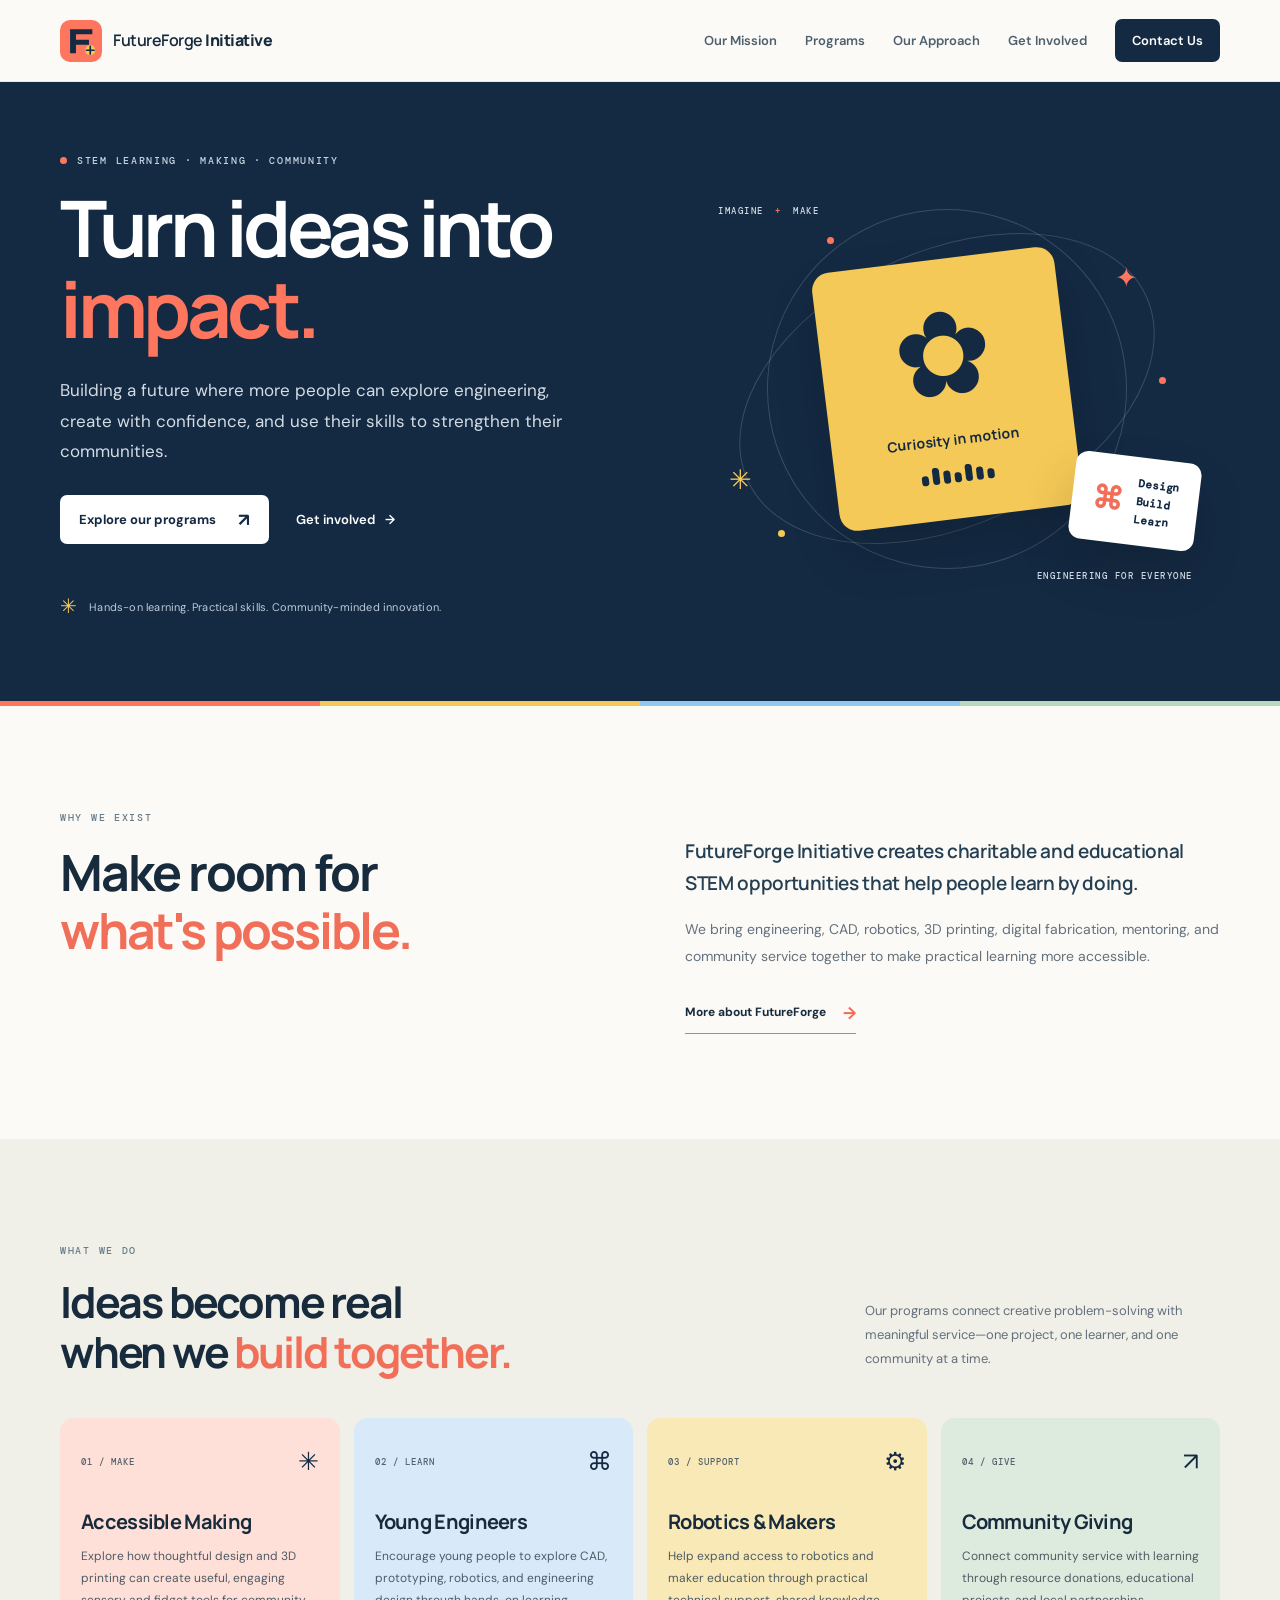
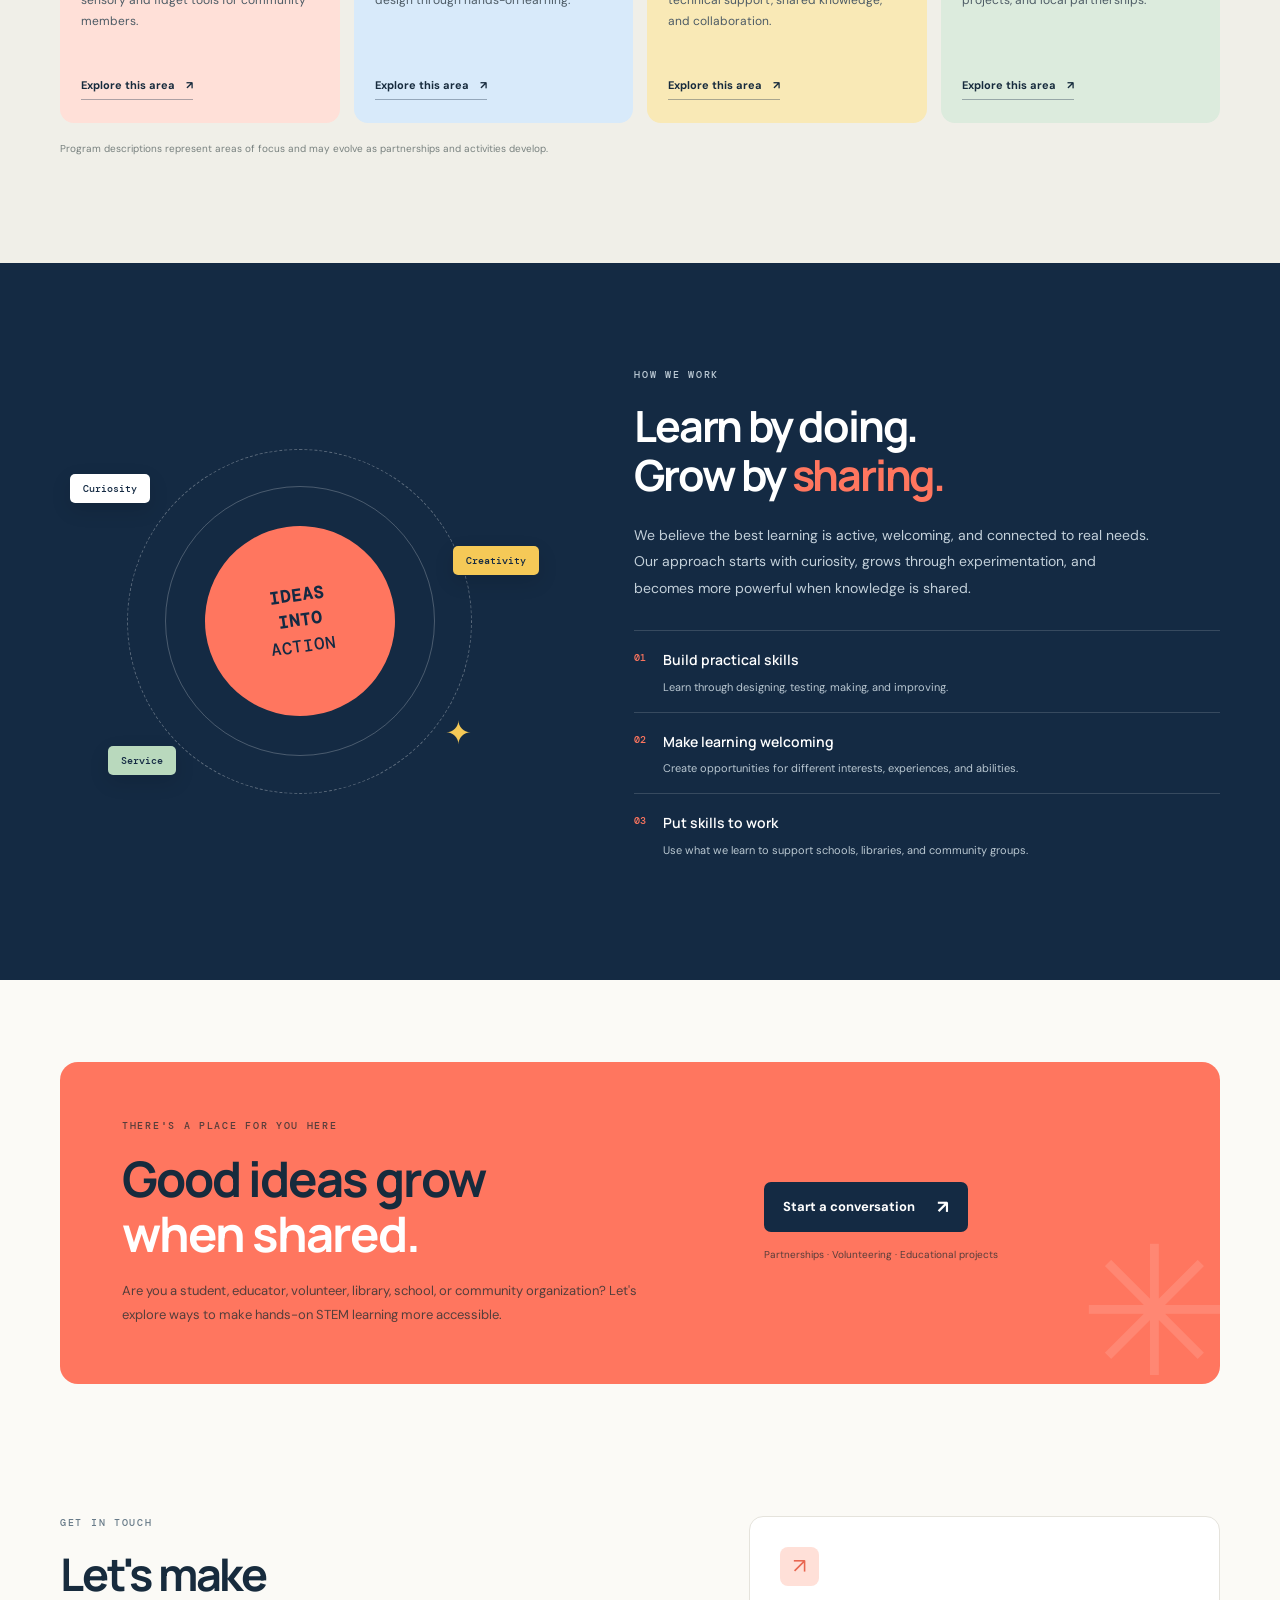
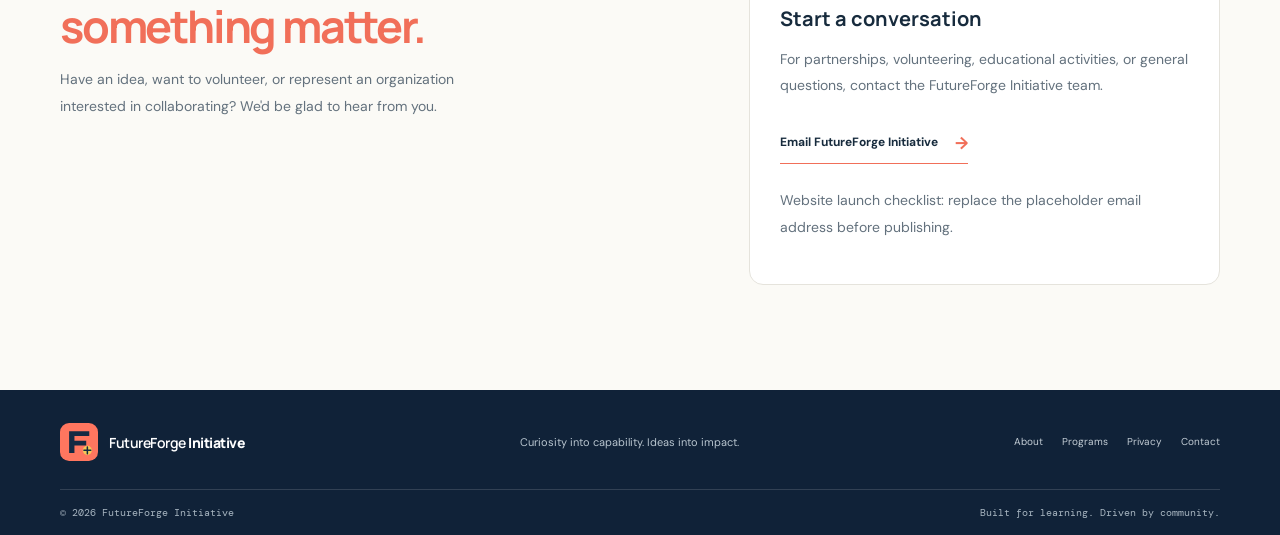
==== index.html @ 055187b8 "Initial folder structure" ====
<!doctype html>
<html lang="en">
<head>
  <meta charset="utf-8">
  <meta name="viewport" content="width=device-width, initial-scale=1">
  <meta name="description" content="FutureForge Initiative expands access to hands-on STEM learning, engineering, robotics, 3D printing, and community service.">
  <meta name="theme-color" content="#142a43">
  <title>FutureForge Initiative | Turn Ideas Into Impact</title>
  <link rel="icon" href="assets/favicon.svg" type="image/svg+xml">
  <link rel="stylesheet" href="styles.css">
</head>
<body>
  <a class="skip-link" href="#main">Skip to content</a>
  <header class="site-header">
    <div class="container nav-wrap">
      <a class="brand" href="index.html" aria-label="FutureForge Initiative home">
        <img src="assets/logo.svg" alt="" width="42" height="42">
        <span>FutureForge <strong>Initiative</strong></span>
      </a>
      <button class="menu-toggle" aria-expanded="false" aria-controls="site-nav" aria-label="Open navigation">
        <span></span><span></span><span></span>
      </button>
      <nav id="site-nav" class="site-nav" aria-label="Main navigation">
        <a href="#mission">Our Mission</a>
        <a href="#programs">Programs</a>
        <a href="#impact">Our Approach</a>
        <a href="#get-involved">Get Involved</a>
        <a class="nav-cta" href="#contact">Contact Us</a>
      </nav>
    </div>
  </header>

  <main id="main">
    <section class="hero">
      <div class="hero-grid container">
        <div class="hero-copy">
          <p class="eyebrow"><span class="eyebrow-dot"></span> STEM learning · Making · Community</p>
          <h1>Turn ideas into <span>impact.</span></h1>
          <p class="hero-lede">Building a future where more people can explore engineering, create with confidence, and use their skills to strengthen their communities.</p>
          <div class="hero-actions">
            <a class="button button-light" href="#programs">Explore our programs <span aria-hidden="true">↗</span></a>
            <a class="text-link text-link-light" href="#get-involved">Get involved <span aria-hidden="true">→</span></a>
          </div>
          <div class="hero-note">
            <span class="note-icon" aria-hidden="true">✳</span>
            <p>Hands-on learning. Practical skills. Community-minded innovation.</p>
          </div>
        </div>
        <div class="hero-art" aria-label="Illustration of creative engineering and making">
          <div class="art-orbit orbit-one"></div>
          <div class="art-orbit orbit-two"></div>
          <div class="art-label label-top">IMAGINE <span>+</span> MAKE</div>
          <div class="art-card art-card-main">
            <div class="gear gear-large">✿</div>
            <div class="art-card-caption">Curiosity in motion</div>
            <div class="art-bars"><i></i><i></i><i></i><i></i><i></i><i></i><i></i></div>
          </div>
          <div class="art-card art-card-small">
            <span class="small-card-icon">⌘</span>
            <span>Design<br>Build<br>Learn</span>
          </div>
          <div class="art-spark spark-one">✦</div>
          <div class="art-spark spark-two">✳</div>
          <div class="art-dot dot-one"></div><div class="art-dot dot-two"></div><div class="art-dot dot-three"></div>
          <div class="art-label label-bottom">ENGINEERING FOR EVERYONE</div>
        </div>
      </div>
      <div class="hero-bottom-line"></div>
    </section>

    <section class="intro section-pad" id="mission">
      <div class="container intro-grid">
        <div>
          <p class="eyebrow eyebrow-dark">Why we exist</p>
          <h2>Make room for<br><span>what's possible.</span></h2>
        </div>
        <div class="intro-text">
          <p class="large-copy">FutureForge Initiative creates charitable and educational STEM opportunities that help people learn by doing.</p>
          <p>We bring engineering, CAD, robotics, 3D printing, digital fabrication, mentoring, and community service together to make practical learning more accessible.</p>
          <a class="arrow-link" href="about.html">More about FutureForge <span aria-hidden="true">→</span></a>
        </div>
      </div>
    </section>

    <section class="programs section-pad" id="programs">
      <div class="container">
        <div class="section-heading">
          <div>
            <p class="eyebrow eyebrow-dark">What we do</p>
            <h2>Ideas become real<br>when we <span>build together.</span></h2>
          </div>
          <p class="section-summary">Our programs connect creative problem-solving with meaningful service—one project, one learner, and one community at a time.</p>
        </div>
        <div class="program-grid">
          <article class="program-card card-coral">
            <div class="program-top"><span class="program-number">01 / MAKE</span><span class="program-symbol" aria-hidden="true">✳</span></div>
            <h3>Accessible Making</h3>
            <p>Explore how thoughtful design and 3D printing can create useful, engaging sensory and fidget tools for community members.</p>
            <a href="programs.html#accessible-making" class="card-link">Explore this area <span aria-hidden="true">↗</span></a>
          </article>
          <article class="program-card card-blue">
            <div class="program-top"><span class="program-number">02 / LEARN</span><span class="program-symbol" aria-hidden="true">⌘</span></div>
            <h3>Young Engineers</h3>
            <p>Encourage young people to explore CAD, prototyping, robotics, and engineering design through hands-on learning.</p>
            <a href="programs.html#young-engineers" class="card-link">Explore this area <span aria-hidden="true">↗</span></a>
          </article>
          <article class="program-card card-yellow">
            <div class="program-top"><span class="program-number">03 / SUPPORT</span><span class="program-symbol" aria-hidden="true">⚙</span></div>
            <h3>Robotics & Makers</h3>
            <p>Help expand access to robotics and maker education through practical technical support, shared knowledge, and collaboration.</p>
            <a href="programs.html#robotics-makers" class="card-link">Explore this area <span aria-hidden="true">↗</span></a>
          </article>
          <article class="program-card card-green">
            <div class="program-top"><span class="program-number">04 / GIVE</span><span class="program-symbol" aria-hidden="true">↗</span></div>
            <h3>Community Giving</h3>
            <p>Connect community service with learning through resource donations, educational projects, and local partnerships.</p>
            <a href="programs.html#community-giving" class="card-link">Explore this area <span aria-hidden="true">↗</span></a>
          </article>
        </div>
        <p class="program-note">Program descriptions represent areas of focus and may evolve as partnerships and activities develop.</p>
      </div>
    </section>

    <section class="approach section-pad" id="impact">
      <div class="container approach-grid">
        <div class="approach-visual">
          <div class="approach-circle circle-outer"></div>
          <div class="approach-circle circle-mid"></div>
          <div class="approach-circle circle-inner"><span>IDEAS<br>INTO<br><b>ACTION</b></span></div>
          <div class="approach-chip chip-one">Curiosity</div>
          <div class="approach-chip chip-two">Creativity</div>
          <div class="approach-chip chip-three">Service</div>
          <span class="approach-star">✦</span>
        </div>
        <div class="approach-copy">
          <p class="eyebrow">How we work</p>
          <h2>Learn by doing.<br>Grow by <span>sharing.</span></h2>
          <p>We believe the best learning is active, welcoming, and connected to real needs. Our approach starts with curiosity, grows through experimentation, and becomes more powerful when knowledge is shared.</p>
          <ul class="principle-list">
            <li><span>01</span><div><strong>Build practical skills</strong><p>Learn through designing, testing, making, and improving.</p></div></li>
            <li><span>02</span><div><strong>Make learning welcoming</strong><p>Create opportunities for different interests, experiences, and abilities.</p></div></li>
            <li><span>03</span><div><strong>Put skills to work</strong><p>Use what we learn to support schools, libraries, and community groups.</p></div></li>
          </ul>
        </div>
      </div>
    </section>

    <section class="get-involved section-pad" id="get-involved">
      <div class="container involved-panel">
        <div>
          <p class="eyebrow">There's a place for you here</p>
          <h2>Good ideas grow<br><span>when shared.</span></h2>
          <p>Are you a student, educator, volunteer, library, school, or community organization? Let's explore ways to make hands-on STEM learning more accessible.</p>
        </div>
        <div class="involved-actions">
          <a class="button button-dark" href="#contact">Start a conversation <span aria-hidden="true">↗</span></a>
          <p>Partnerships · Volunteering · Educational projects</p>
        </div>
        <div class="involved-decoration" aria-hidden="true">✳</div>
      </div>
    </section>

    <section class="contact section-pad" id="contact">
      <div class="container contact-grid">
        <div>
          <p class="eyebrow eyebrow-dark">Get in touch</p>
          <h2>Let's make<br><span>something matter.</span></h2>
          <p>Have an idea, want to volunteer, or represent an organization interested in collaborating? We'd be glad to hear from you.</p>
        </div>
        <div class="contact-box">
          <div class="contact-icon" aria-hidden="true">↗</div>
          <h3>Start a conversation</h3>
          <p>For partnerships, volunteering, educational activities, or general questions, contact the FutureForge Initiative team.</p>
          <!-- Replace the placeholder email in this link with your official organization email before publishing. -->
          <a class="arrow-link" href="mailto:REPLACE-WITH-YOUR-EMAIL@example.org">Email FutureForge Initiative <span aria-hidden="true">→</span></a>
          <p class="small-muted">Website launch checklist: replace the placeholder email address before publishing.</p>
        </div>
      </div>
    </section>
  </main>

  <footer class="site-footer">
    <div class="container footer-main">
      <a class="brand brand-footer" href="index.html"><img src="assets/logo.svg" alt="" width="38" height="38"><span>FutureForge <strong>Initiative</strong></span></a>
      <p>Curiosity into capability. Ideas into impact.</p>
      <div class="footer-links"><a href="about.html">About</a><a href="programs.html">Programs</a><a href="privacy.html">Privacy</a><a href="#contact">Contact</a></div>
    </div>
    <div class="container footer-bottom"><span>© <span id="year"></span> FutureForge Initiative</span><span>Built for learning. Driven by community.</span></div>
  </footer>
  <script src="script.js"></script>
</body>
</html>
---- styles.css ----
@import url('https://fonts.googleapis.com/css2?family=DM+Mono:wght@400;500&family=DM+Sans:wght@400;500;600;700&family=Manrope:wght@400;500;600;700;800&display=swap');

:root{--navy:#142a43;--navy-2:#1d3c59;--ink:#172b3d;--muted:#617180;--paper:#fbfaf6;--white:#fff;--coral:#ff765f;--yellow:#f5c957;--blue:#91c8ef;--green:#b9d9bd;--line:#e5e3dc;--radius:20px;--max:1160px}
*{box-sizing:border-box}html{scroll-behavior:smooth;scroll-padding-top:90px}body{margin:0;background:var(--paper);color:var(--ink);font-family:'DM Sans',Arial,sans-serif;line-height:1.65;-webkit-font-smoothing:antialiased}a{color:inherit;text-decoration:none}img{max-width:100%;display:block}.container{width:min(var(--max),calc(100% - 48px));margin-inline:auto}.skip-link{position:absolute;left:-999px;top:8px;background:#fff;padding:10px;z-index:99}.skip-link:focus{left:8px}.site-header{height:82px;background:rgba(251,250,246,.96);border-bottom:1px solid rgba(20,42,67,.08);position:sticky;top:0;z-index:20;backdrop-filter:blur(12px)}.nav-wrap{height:100%;display:flex;align-items:center;justify-content:space-between;gap:28px}.brand{display:inline-flex;align-items:center;gap:11px;font-family:Manrope,sans-serif;font-size:16px;letter-spacing:-.5px;font-weight:600;white-space:nowrap}.brand img{width:42px;height:42px}.brand strong{font-weight:800}.site-nav{display:flex;align-items:center;gap:28px;font-size:13px;font-weight:600}.site-nav a:not(.nav-cta){color:#4e5f6e;transition:color .2s}.site-nav a:hover{color:var(--coral)}.nav-cta{background:var(--navy);color:#fff;padding:11px 17px;border-radius:7px}.menu-toggle{display:none;border:0;background:transparent;padding:8px}.menu-toggle span{display:block;width:24px;height:2px;background:var(--navy);margin:5px}
.hero{background:var(--navy);color:#fff;position:relative;overflow:hidden}.hero-grid{min-height:575px;display:grid;grid-template-columns:1.03fr .97fr;align-items:center;gap:36px;padding-block:72px 78px}.eyebrow{font:500 10px 'DM Mono',monospace;letter-spacing:1.7px;text-transform:uppercase;margin:0 0 20px;display:flex;align-items:center;gap:10px;color:#c7d4df}.eyebrow-dot{display:inline-block;width:7px;height:7px;border-radius:50%;background:var(--coral)}.eyebrow-dark{color:#687b89}.hero h1,.page-hero h1{font:700 clamp(48px,6.2vw,78px)/1.04 Manrope,sans-serif;letter-spacing:-4.5px;margin:0;max-width:620px}.hero h1 span,.page-hero h1 span{color:var(--coral)}.hero-lede{font-size:17px;line-height:1.8;color:#d4dce4;max-width:535px;margin:26px 0 28px}.hero-actions{display:flex;align-items:center;gap:27px;flex-wrap:wrap}.button{display:inline-flex;align-items:center;justify-content:center;gap:22px;border-radius:7px;padding:14px 19px;font-size:13px;font-weight:700;transition:transform .2s,background .2s}.button:hover{transform:translateY(-2px)}.button-light{background:#fff;color:var(--navy)}.button-dark{background:var(--navy);color:#fff}.button span{font-size:18px;line-height:1}.text-link{font-size:13px;font-weight:600}.text-link-light{color:#fff}.text-link span{margin-left:7px}.hero-note{display:flex;align-items:center;gap:12px;margin-top:46px;color:#bdcbd6;font-size:11px;letter-spacing:.2px}.hero-note p{margin:0}.note-icon{color:var(--yellow);font-size:20px}.hero-art{height:400px;position:relative;display:flex;align-items:center;justify-content:center}.art-orbit{position:absolute;border:1px solid rgba(255,255,255,.16);border-radius:50%;transform:rotate(-25deg)}.orbit-one{width:440px;height:275px}.orbit-two{width:360px;height:360px;transform:rotate(36deg)}.art-card{position:absolute;box-shadow:0 25px 50px rgba(0,0,0,.16)}.art-card-main{width:244px;height:260px;border-radius:18px;background:#f5c957;color:var(--navy);transform:rotate(-7deg);padding:27px;display:flex;flex-direction:column;align-items:center;justify-content:center}.gear{font-size:118px;line-height:1;color:var(--navy);font-family:Arial,sans-serif}.art-card-caption{font:700 14px Manrope,sans-serif;margin-top:17px}.art-bars{display:flex;gap:4px;margin-top:16px;align-items:end;height:18px}.art-bars i{display:block;width:7px;border-radius:3px;background:var(--navy);height:10px}.art-bars i:nth-child(2),.art-bars i:nth-child(5){height:17px}.art-bars i:nth-child(3),.art-bars i:nth-child(6){height:13px}.art-card-small{right:4%;bottom:43px;background:#fff;color:var(--navy);border-radius:12px;padding:17px 20px;display:flex;align-items:center;gap:13px;transform:rotate(7deg);font:700 11px/1.65 'DM Mono',monospace}.small-card-icon{font-size:31px;color:#f16e59}.art-label{position:absolute;font:500 9px 'DM Mono',monospace;letter-spacing:1.5px;color:#d0dae2}.label-top{top:16px;left:8%}.label-top span{color:var(--coral);padding:0 5px}.label-bottom{bottom:7px;right:5%}.art-spark{position:absolute;color:var(--coral);font-size:27px}.spark-one{top:67px;right:15%}.spark-two{bottom:86px;left:10%;color:var(--yellow)}.art-dot{position:absolute;width:7px;height:7px;border-radius:50%;background:var(--coral)}.dot-one{top:48px;left:28%}.dot-two{right:10%;top:47%}.dot-three{left:19%;bottom:52px;background:var(--yellow)}.hero-bottom-line{height:5px;background:linear-gradient(90deg,var(--coral) 0 25%,var(--yellow) 25% 50%,var(--blue) 50% 75%,var(--green) 75%)}
.section-pad{padding-block:105px}.intro-grid{display:grid;grid-template-columns:1fr 1fr;gap:90px}.intro h2,.section-heading h2,.approach h2,.contact h2,.narrow-content h2,.split-content h2{font:700 clamp(34px,4.1vw,50px)/1.15 Manrope,sans-serif;letter-spacing:-2.2px;margin:0}.intro h2 span,.section-heading h2 span,.approach h2 span,.contact h2 span,.narrow-content h2 span{color:#f16f59}.intro-text{padding-top:25px}.large-copy{font:600 19px/1.65 Manrope,sans-serif;letter-spacing:-.35px;color:#243e52;margin:0 0 17px}.intro-text>p:not(.large-copy),.approach-copy>p:not(.eyebrow),.contact-grid>div>p:not(.eyebrow),.split-content>div>p{color:#63717d;font-size:14px;line-height:1.9}.arrow-link{display:inline-flex;align-items:center;gap:17px;font-size:12px;font-weight:700;border-bottom:1px solid #f16f59;padding-bottom:6px;margin-top:16px}.arrow-link span{font-size:17px;color:#f16f59}.programs{background:#f0efe8}.section-heading{display:flex;justify-content:space-between;align-items:end;gap:60px;margin-bottom:42px}.section-heading h2{font-size:43px}.section-summary{max-width:355px;color:#63717d;font-size:13px;line-height:1.85;margin:0 0 5px}.program-grid{display:grid;grid-template-columns:repeat(4,1fr);gap:14px}.program-card{min-height:305px;border-radius:14px;padding:23px 21px;display:flex;flex-direction:column;align-items:flex-start}.card-coral{background:#ffe0d8}.card-blue{background:#d8eafa}.card-yellow{background:#f9e9b6}.card-green{background:#dcebdd}.program-top{display:flex;justify-content:space-between;align-items:center;width:100%;margin-bottom:27px}.program-number{font:500 9px 'DM Mono',monospace;letter-spacing:1px;color:#53616d}.program-symbol{font-size:25px;color:var(--navy)}.program-card h3{font:700 20px/1.25 Manrope,sans-serif;letter-spacing:-.7px;margin:0 0 12px}.program-card p{font-size:12px;line-height:1.8;color:#4d5b65;margin:0 0 22px}.card-link{font-size:11px;font-weight:700;margin-top:auto;border-bottom:1px solid rgba(20,42,67,.35);padding-bottom:5px}.card-link span{margin-left:8px}.program-note{font-size:10px;color:#78817f;margin:18px 0 0}
.approach{background:var(--navy);color:#fff}.approach-grid{display:grid;grid-template-columns:.9fr 1.1fr;gap:95px;align-items:center}.approach-visual{height:390px;position:relative;display:flex;align-items:center;justify-content:center}.approach-circle{border-radius:50%;position:absolute}.circle-outer{width:345px;height:345px;border:1px dashed rgba(255,255,255,.3)}.circle-mid{width:270px;height:270px;border:1px solid rgba(255,255,255,.23)}.circle-inner{width:190px;height:190px;background:var(--coral);color:var(--navy);display:flex;align-items:center;justify-content:center;text-align:center;font:600 17px/1.5 'DM Mono',monospace;letter-spacing:1px;transform:rotate(-8deg)}.circle-inner b{font-weight:500}.approach-chip{position:absolute;padding:8px 13px;background:#fff;color:var(--navy);border-radius:5px;font:500 10px 'DM Mono',monospace;box-shadow:0 7px 20px rgba(0,0,0,.12)}.chip-one{top:48px;left:2%}.chip-two{right:0;top:120px;background:var(--yellow)}.chip-three{bottom:41px;left:10%;background:var(--green)}.approach-star{position:absolute;color:var(--yellow);font-size:32px;right:14%;bottom:57px}.approach-copy .eyebrow{color:#bdcbd6}.approach h2{font-size:43px;margin-bottom:22px}.approach h2 span{color:var(--coral)}.approach-copy>p:not(.eyebrow){color:#c3d0da;max-width:520px}.principle-list{list-style:none;padding:0;margin:29px 0 0}.principle-list li{display:flex;gap:17px;padding:16px 0;border-top:1px solid rgba(255,255,255,.15)}.principle-list li>span{font:500 10px 'DM Mono',monospace;color:var(--coral);padding-top:4px}.principle-list strong{font:600 14px Manrope,sans-serif}.principle-list p{margin:4px 0 0;color:#b9c7d1;font-size:11px}
.get-involved{padding-block:82px}.involved-panel{position:relative;overflow:hidden;background:var(--coral);border-radius:18px;padding:57px 62px;display:grid;grid-template-columns:1.2fr .8fr;gap:50px;align-items:center}.involved-panel .eyebrow{color:#573d3a}.involved-panel h2{font:700 clamp(35px,4vw,49px)/1.12 Manrope,sans-serif;letter-spacing:-2px;margin:0 0 17px}.involved-panel h2 span{color:#fff}.involved-panel>div:first-child>p:last-child{font-size:13px;max-width:530px;color:#553e3b;line-height:1.85;margin-bottom:0}.involved-actions{z-index:1}.involved-actions p{font-size:10px;color:#583d3a;margin:15px 0 0}.involved-decoration{position:absolute;font-size:180px;color:rgba(255,255,255,.13);right:-10px;bottom:-78px}.contact{padding-top:50px}.contact-grid{display:grid;grid-template-columns:1fr .8fr;gap:100px}.contact h2{font-size:45px}.contact-grid>div>p:not(.eyebrow){max-width:460px}.contact-box{padding:30px;border:1px solid var(--line);border-radius:14px;background:#fff}.contact-icon{width:39px;height:39px;border-radius:8px;background:#ffe0d8;display:grid;place-items:center;font-size:21px;color:#e86650}.contact-box h3{font:700 20px Manrope,sans-serif;margin:19px 0 8px}.contact-box>p{font-size:12px;color:#64717c;line-height:1.85}.contact-box .small-muted,.small-muted{font-size:10px;color:#8b949a;margin-top:23px}
.site-footer{background:#102238;color:#fff;padding-top:33px}.footer-main{display:flex;align-items:center;justify-content:space-between;gap:24px;padding-bottom:28px}.brand-footer{font-size:14px}.brand-footer img{width:38px;height:38px}.footer-main>p{font-size:11px;color:#b8c5cf;margin:0}.footer-links{display:flex;gap:19px;font-size:10px;color:#c3cdd5}.footer-links a:hover{color:var(--coral)}.footer-bottom{border-top:1px solid rgba(255,255,255,.14);display:flex;justify-content:space-between;gap:20px;padding-block:16px;font:10px 'DM Mono',monospace;color:#a7b5c0}
.page-hero{background:var(--navy);color:#fff;padding-block:82px}.page-hero-grid{display:grid;grid-template-columns:1fr 250px;align-items:center;gap:50px}.page-hero h1{font-size:clamp(44px,5.7vw,68px);max-width:800px}.page-hero .hero-lede{max-width:650px}.page-hero-mark{height:220px;width:220px;border:1px solid rgba(255,255,255,.24);border-radius:50%;display:grid;place-items:center;position:relative}.page-hero-mark span{font:800 115px Manrope,sans-serif;color:var(--coral)}.page-hero-mark i{position:absolute;right:3px;top:10px;color:var(--yellow);font-style:normal;font-size:42px}.narrow-content{max-width:820px}.narrow-content>p:not(.eyebrow){font-size:14px;line-height:1.95;color:#65727d}.narrow-content h2{margin-bottom:23px}.narrow-content .large-copy{font-size:21px;color:#2c4355}.narrow-content h3{font:700 19px Manrope,sans-serif;margin:32px 0 8px}.values-grid{display:grid;grid-template-columns:repeat(3,1fr);gap:16px;margin-top:42px}.values-grid article{background:#f0efe8;padding:23px;border-radius:12px}.value-symbol{font-size:26px;color:#e96d57}.values-grid h3{margin:12px 0 5px!important}.values-grid article p{font-size:12px!important;line-height:1.8!important;margin-bottom:0}.soft-section{background:#f0efe8}.split-content{display:grid;grid-template-columns:.8fr 1fr;gap:100px}.split-content h2{font-size:43px}.split-content .button{margin-top:15px}.program-detail{display:grid;grid-template-columns:70px 1fr 150px;gap:28px;padding:35px 0;border-bottom:1px solid var(--line);scroll-margin-top:100px}.program-detail:first-child{padding-top:0}.detail-number{font:500 14px 'DM Mono',monospace;color:#e96d57;padding-top:4px}.program-detail .eyebrow{margin-bottom:11px}.program-detail h2{font:700 29px Manrope,sans-serif;letter-spacing:-1px;margin:0 0 12px}.program-detail p:not(.eyebrow){max-width:680px;color:#64717c;font-size:13px;line-height:1.9;margin:8px 0}.detail-tag{justify-self:end;align-self:start;border:1px solid #deded6;border-radius:30px;padding:7px 11px;font:10px 'DM Mono',monospace;color:#687782}.center-cta{text-align:center;padding-top:70px}.center-cta h2{font:700 34px Manrope,sans-serif;letter-spacing:-1.5px;margin:0}.center-cta p{color:#65727d;font-size:13px;margin:10px 0 20px}
@media(max-width:900px){.site-nav{gap:15px}.site-nav a{font-size:11px}.hero-grid{gap:10px}.hero-art{transform:scale(.9)}.program-grid{grid-template-columns:repeat(2,1fr)}.approach-grid{gap:45px}.contact-grid{gap:50px}.involved-panel{padding:45px}.footer-main{flex-wrap:wrap}.section-heading{gap:25px}}
@media(max-width:680px){.container{width:min(100% - 36px,var(--max))}.site-header{height:72px}.brand{font-size:14px;gap:8px}.brand img{width:36px;height:36px}.menu-toggle{display:block}.site-nav{display:none;position:absolute;top:71px;left:0;right:0;padding:18px;background:var(--paper);border-bottom:1px solid var(--line);box-shadow:0 15px 20px rgba(20,42,67,.08);align-items:stretch;gap:0;flex-direction:column}.site-nav.open{display:flex}.site-nav a{padding:12px 7px;font-size:13px!important}.site-nav .nav-cta{text-align:center;margin-top:7px;padding:12px}.hero-grid{grid-template-columns:1fr;padding-block:65px 35px}.hero h1{font-size:54px;letter-spacing:-3px}.hero-lede{font-size:15px}.hero-note{margin-top:29px}.hero-art{height:320px;transform:scale(.86);margin:-4px -15px 0}.art-card-small{right:0}.section-pad{padding-block:70px}.intro-grid,.approach-grid,.contact-grid,.split-content{grid-template-columns:1fr;gap:28px}.intro-grid{gap:16px}.intro h2,.section-heading h2,.approach h2,.contact h2,.narrow-content h2{font-size:37px;letter-spacing:-1.7px}.intro-text{padding-top:0}.section-heading{display:block}.section-summary{margin-top:18px}.program-grid{gap:10px}.program-card{padding:18px;min-height:300px}.program-card h3{font-size:18px}.program-card p{font-size:11px}.approach-grid{gap:30px}.approach-visual{height:320px;transform:scale(.9);margin:-10px 0}.circle-outer{width:300px;height:300px}.circle-mid{width:230px;height:230px}.circle-inner{width:165px;height:165px;font-size:15px}.chip-one{left:0}.chip-two{right:0}.chip-three{left:2%;bottom:22px}.involved-panel{grid-template-columns:1fr;padding:34px 25px;gap:26px}.involved-panel h2{font-size:39px}.involved-decoration{font-size:130px}.contact{padding-top:20px}.contact-box{padding:24px}.footer-main{align-items:flex-start;flex-direction:column;gap:17px}.footer-links{flex-wrap:wrap}.footer-bottom{font-size:9px;flex-direction:column;gap:7px}.page-hero{padding-block:55px}.page-hero-grid{grid-template-columns:1fr;gap:20px}.page-hero h1{font-size:47px;letter-spacing:-3px}.page-hero-mark{height:120px;width:120px;justify-self:end;margin-top:-8px}.page-hero-mark span{font-size:70px}.page-hero-mark i{font-size:28px}.values-grid{grid-template-columns:1fr}.program-detail{grid-template-columns:38px 1fr;gap:13px;padding:27px 0}.program-detail h2{font-size:25px}.detail-tag{grid-column:2;justify-self:start}.center-cta{padding-top:50px}.center-cta h2{font-size:29px}}
@media(prefers-reduced-motion:reduce){html{scroll-behavior:auto}*,*::before,*::after{transition:none!important;animation:none!important}}
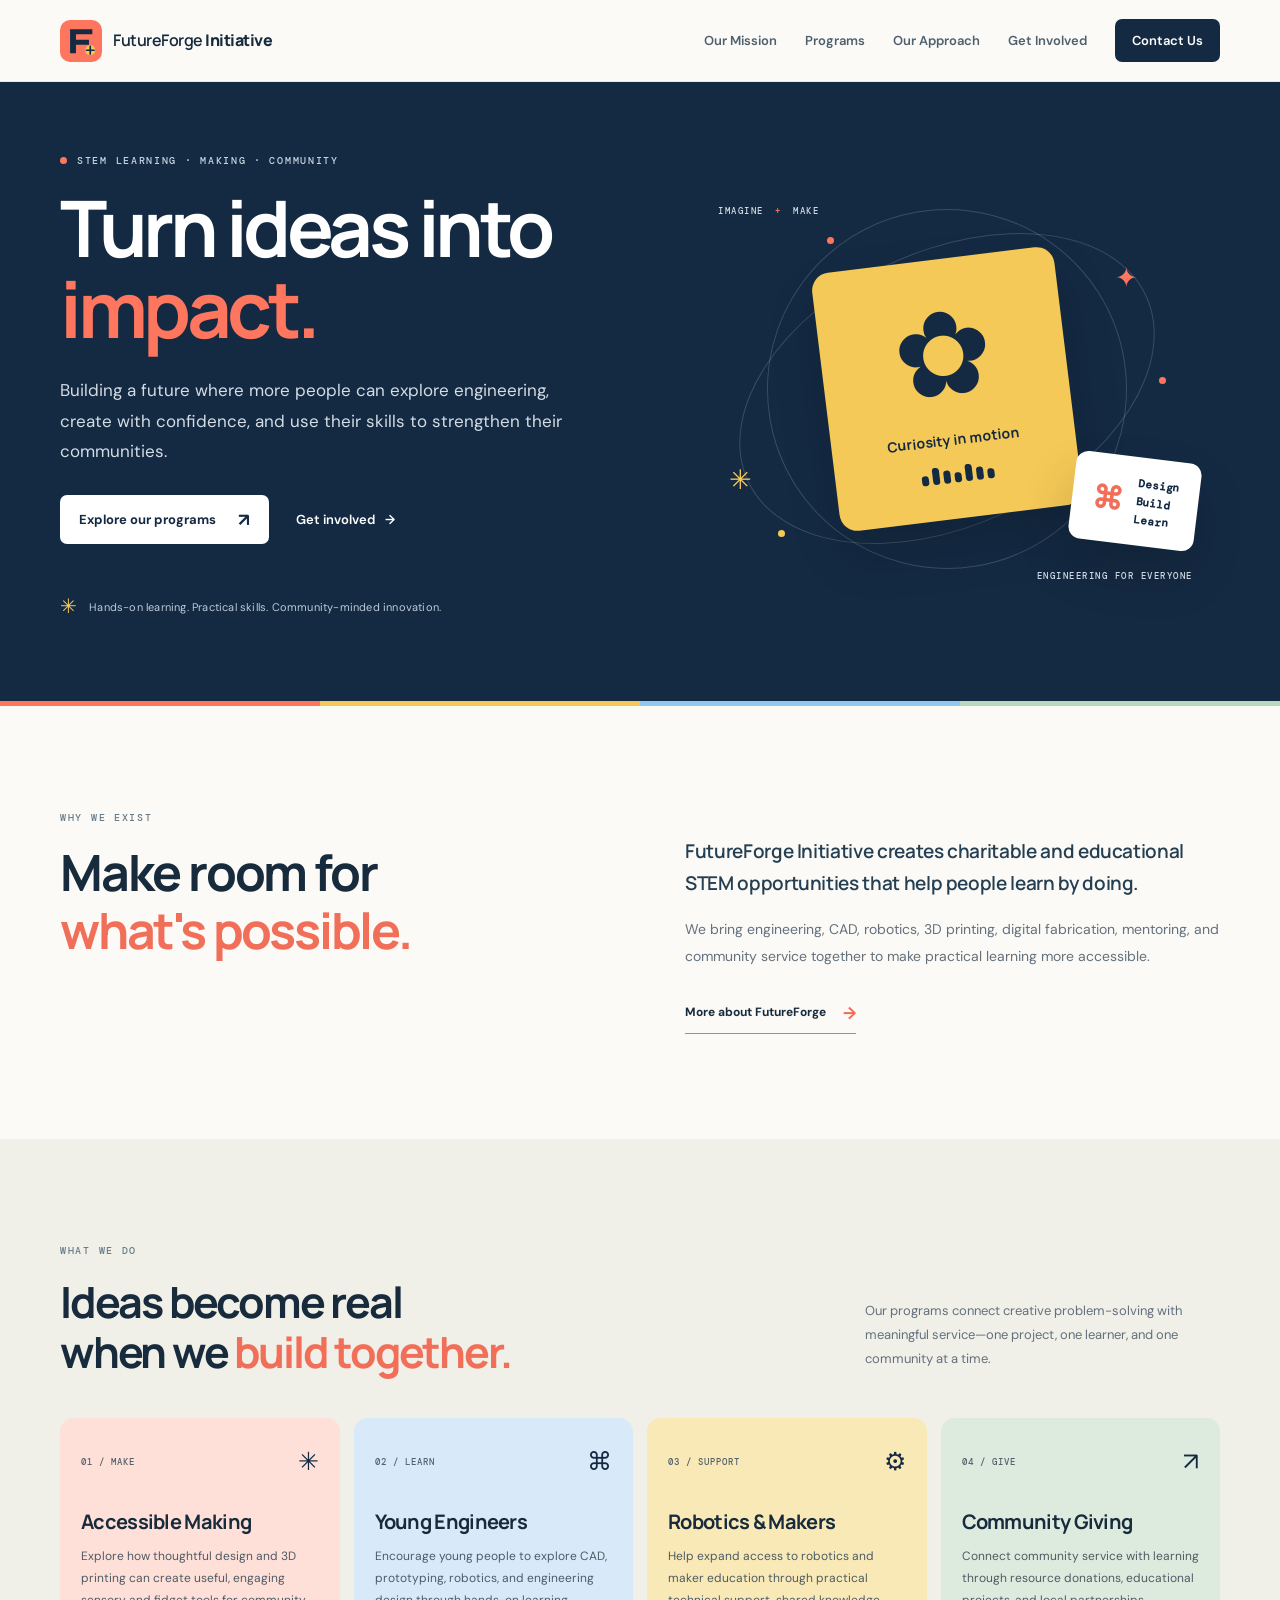
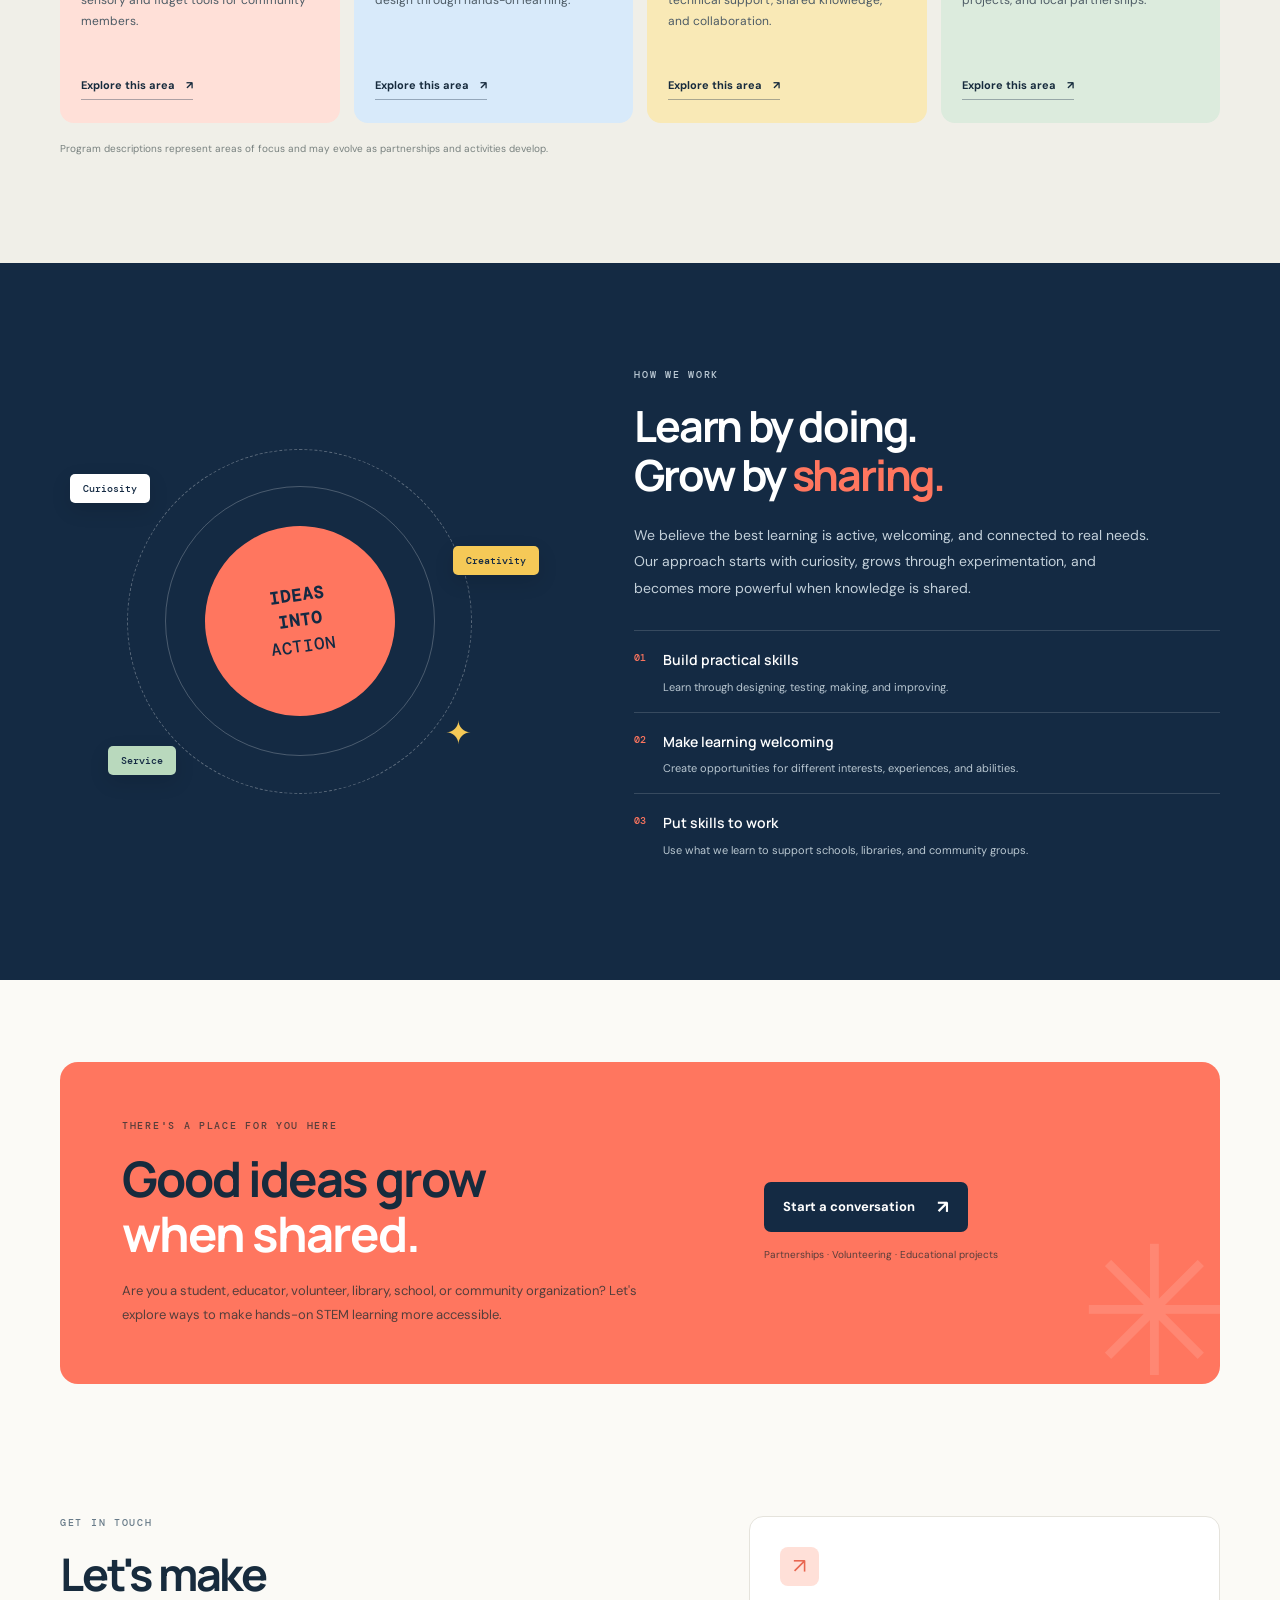
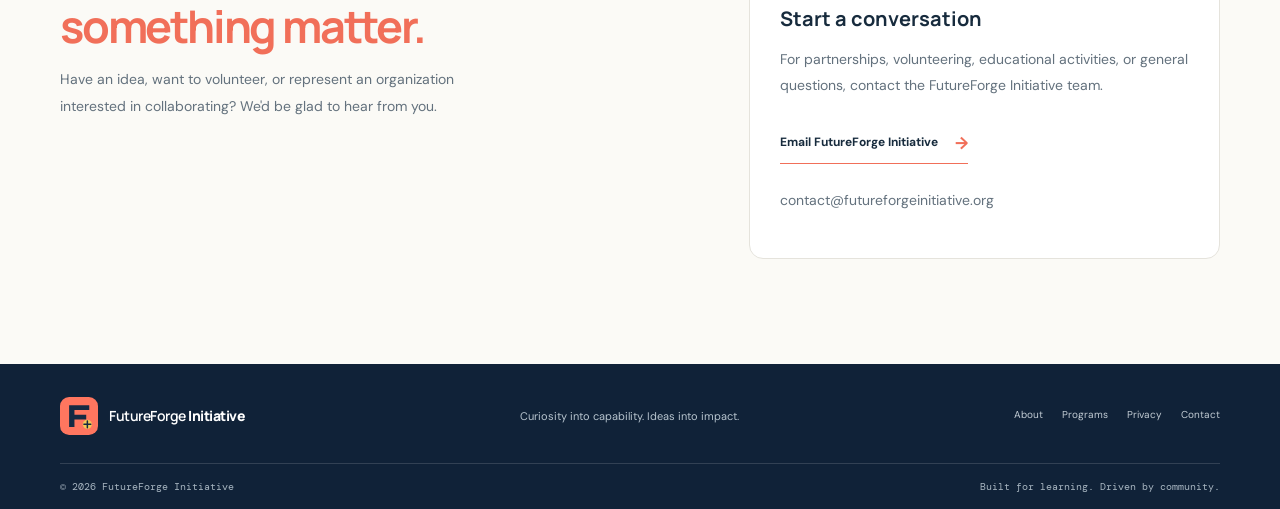
==== commit cb3625f0: "Add files via upload" ====
--- a/index.html
+++ b/index.html
@@ -171,9 +171,8 @@
           <div class="contact-icon" aria-hidden="true">↗</div>
           <h3>Start a conversation</h3>
           <p>For partnerships, volunteering, educational activities, or general questions, contact the FutureForge Initiative team.</p>
-          <!-- Replace the placeholder email in this link with your official organization email before publishing. -->
-          <a class="arrow-link" href="mailto:REPLACE-WITH-YOUR-EMAIL@example.org">Email FutureForge Initiative <span aria-hidden="true">→</span></a>
-          <p class="small-muted">Website launch checklist: replace the placeholder email address before publishing.</p>
+          <a class="arrow-link" href="mailto:contact@futureforgeinitiative.org">Email FutureForge Initiative <span aria-hidden="true">→</span></a>
+          <p class="small-muted">contact@futureforgeinitiative.org</p>
         </div>
       </div>
     </section>
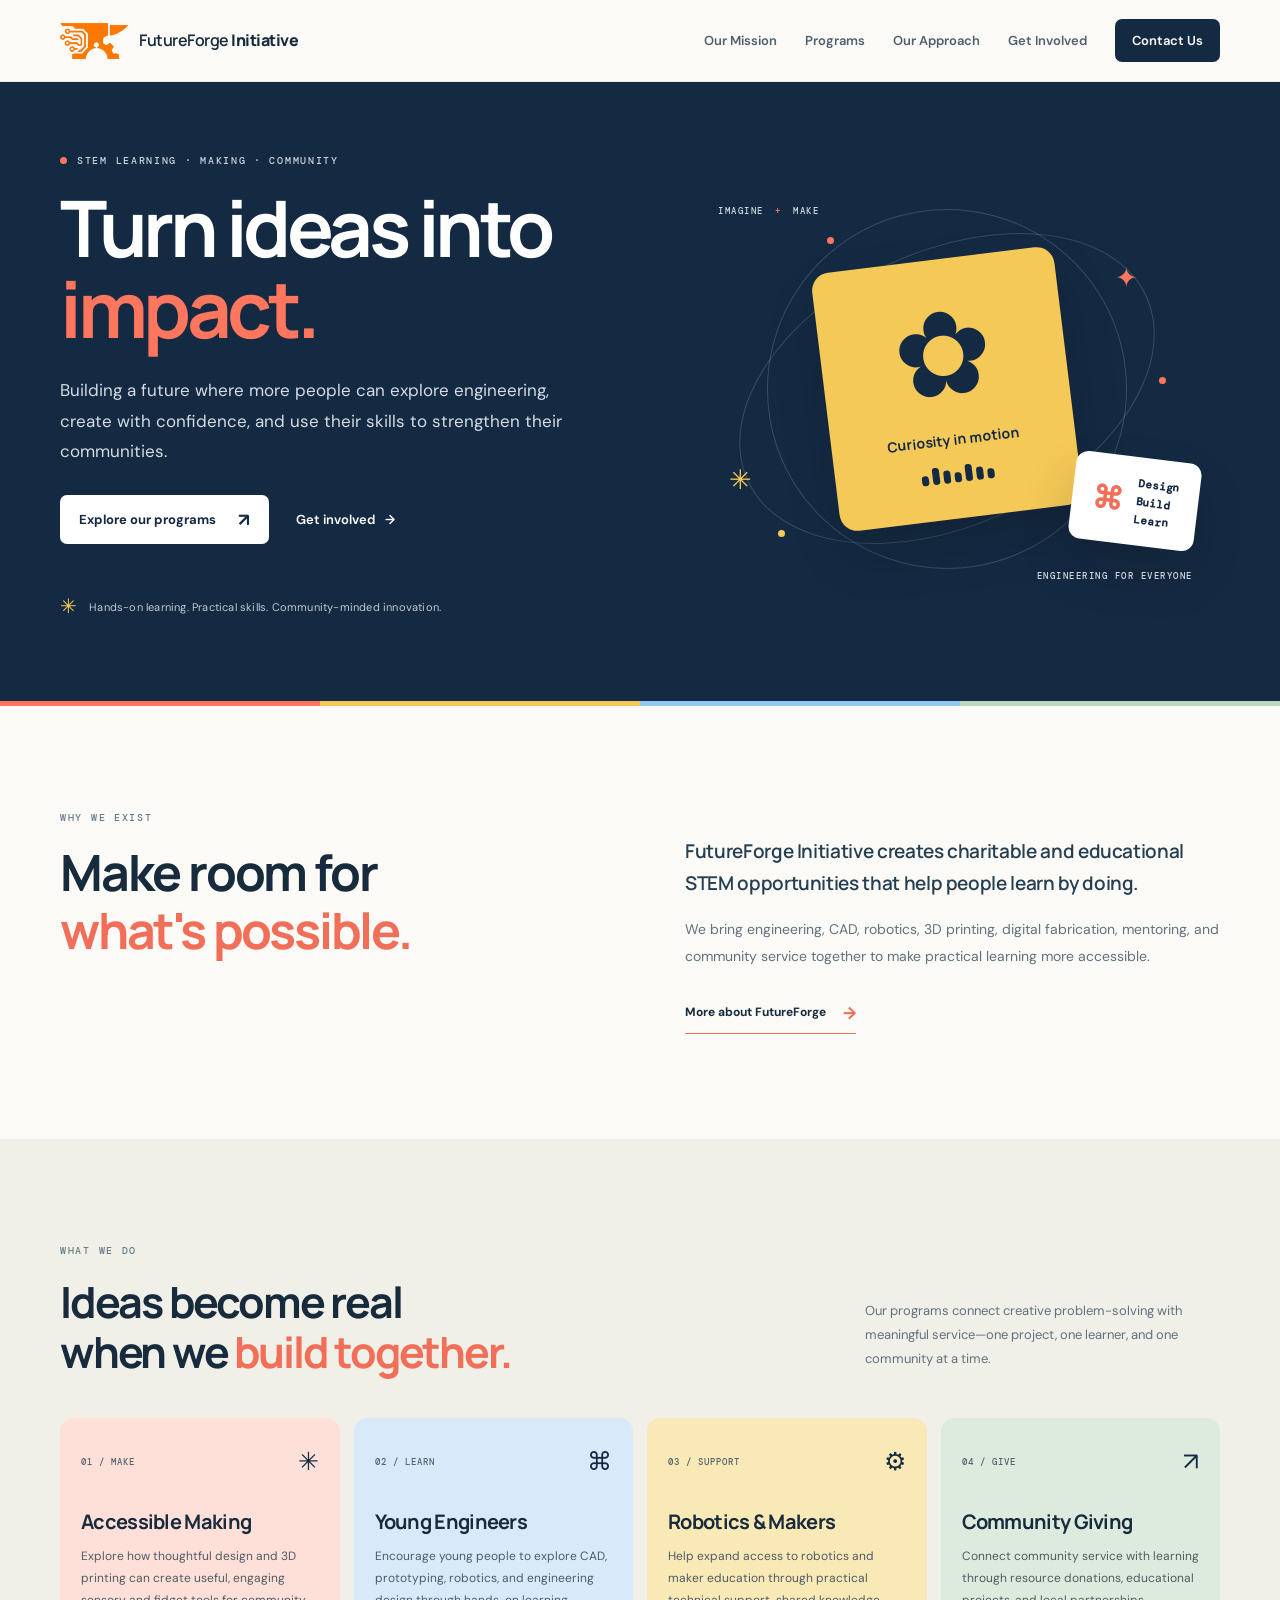
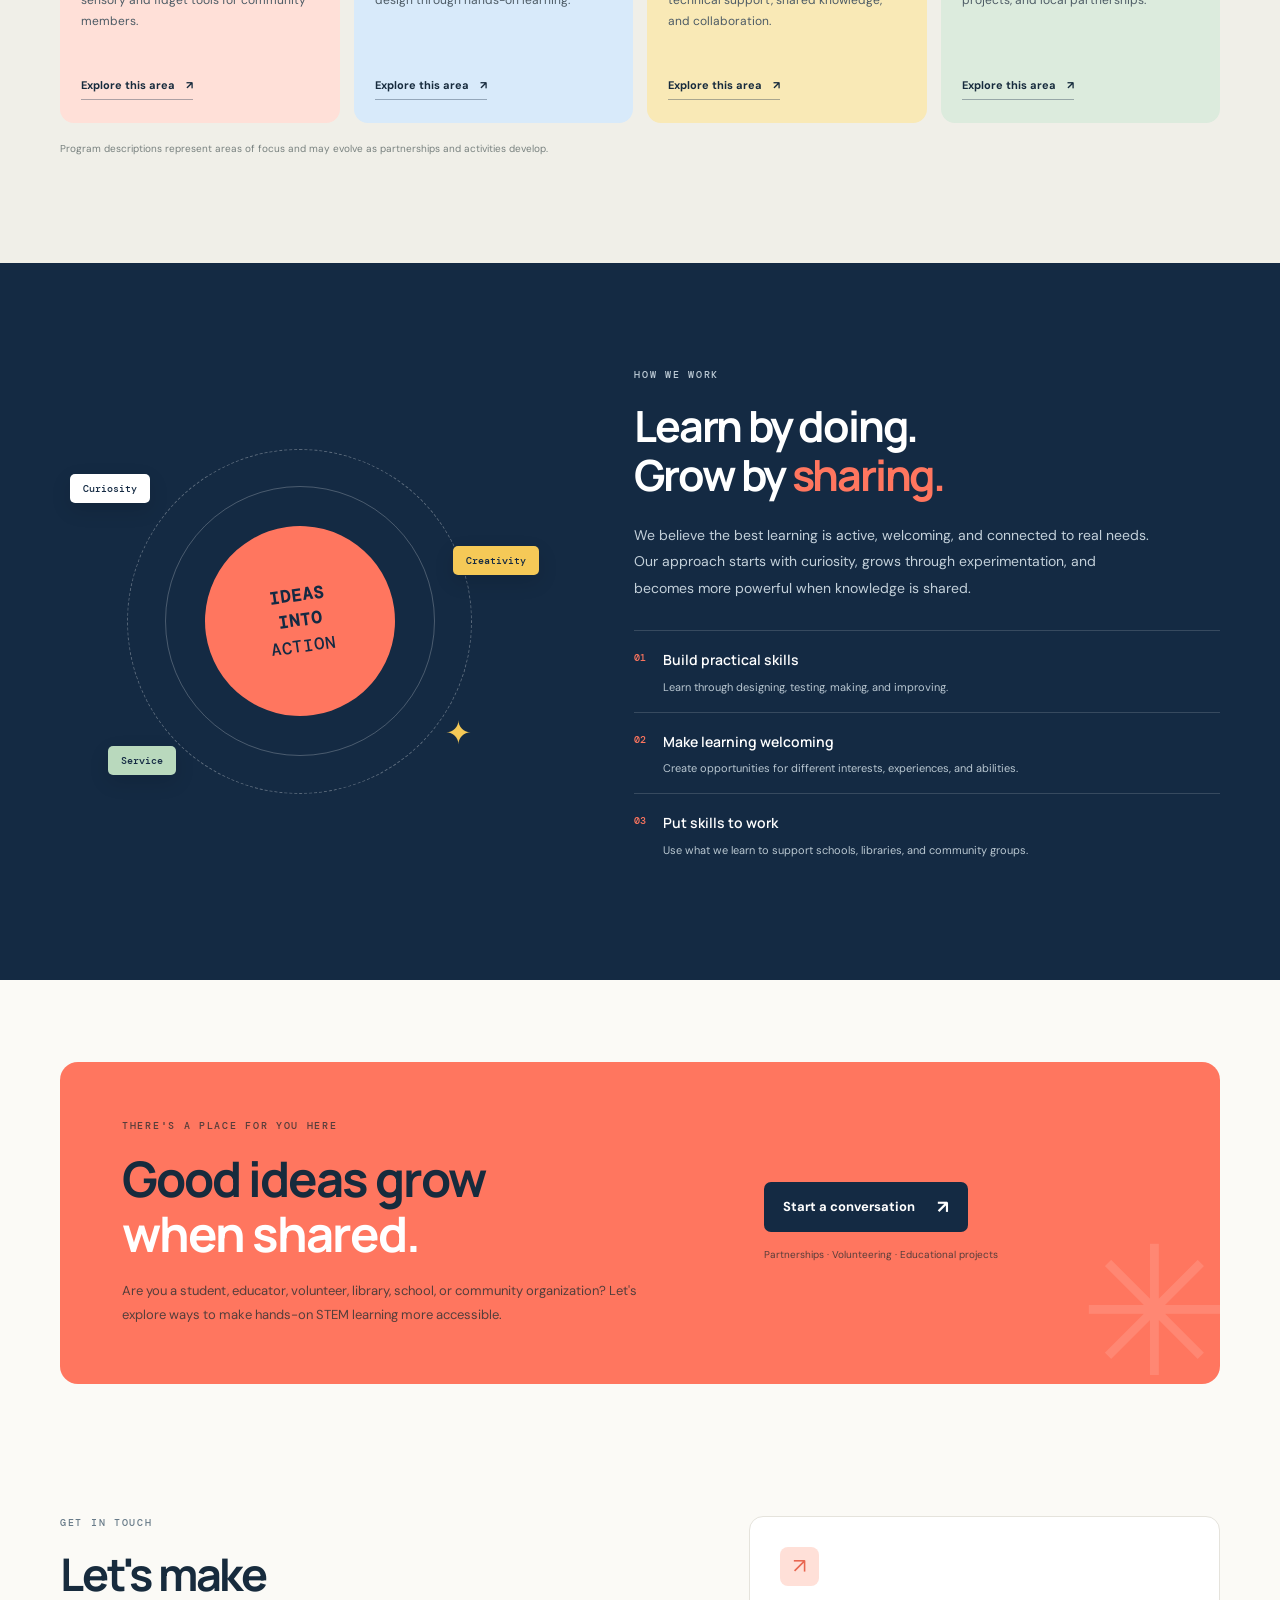
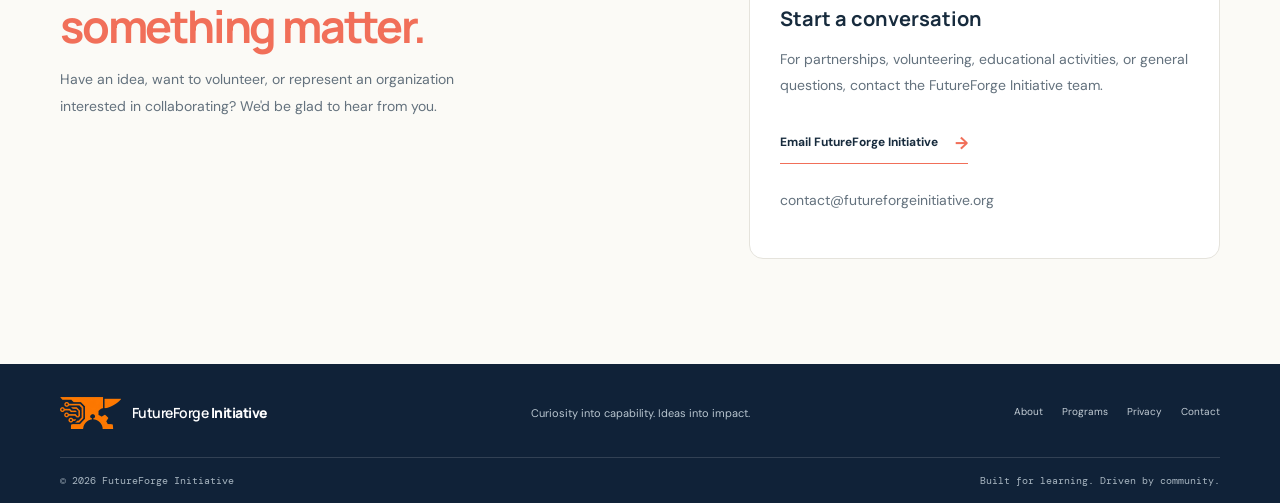
==== commit 609a6f87: "Add files via upload Updated the log" ====
--- a/index.html
+++ b/index.html
@@ -6,7 +6,7 @@
   <meta name="description" content="FutureForge Initiative expands access to hands-on STEM learning, engineering, robotics, 3D printing, and community service.">
   <meta name="theme-color" content="#142a43">
   <title>FutureForge Initiative | Turn Ideas Into Impact</title>
-  <link rel="icon" href="assets/favicon.svg" type="image/svg+xml">
+  <link rel="icon" href="assets/favicon-48.png" sizes="48x48" type="image/png"><link rel="icon" href="assets/favicon-32.png" sizes="32x32" type="image/png"><link rel="apple-touch-icon" href="assets/apple-touch-icon.png">
   <link rel="stylesheet" href="styles.css">
 </head>
 <body>
@@ -14,7 +14,7 @@
   <header class="site-header">
     <div class="container nav-wrap">
       <a class="brand" href="index.html" aria-label="FutureForge Initiative home">
-        <img src="assets/logo.svg" alt="" width="42" height="42">
+        <img src="assets/logo-mark.png" alt="" width="68" height="36">
         <span>FutureForge <strong>Initiative</strong></span>
       </a>
       <button class="menu-toggle" aria-expanded="false" aria-controls="site-nav" aria-label="Open navigation">
@@ -180,7 +180,7 @@
 
   <footer class="site-footer">
     <div class="container footer-main">
-      <a class="brand brand-footer" href="index.html"><img src="assets/logo.svg" alt="" width="38" height="38"><span>FutureForge <strong>Initiative</strong></span></a>
+      <a class="brand brand-footer" href="index.html"><img src="assets/logo-mark.png" alt="" width="61" height="32"><span>FutureForge <strong>Initiative</strong></span></a>
       <p>Curiosity into capability. Ideas into impact.</p>
       <div class="footer-links"><a href="about.html">About</a><a href="programs.html">Programs</a><a href="privacy.html">Privacy</a><a href="#contact">Contact</a></div>
     </div>
--- a/styles.css
+++ b/styles.css
@@ -1,13 +1,13 @@
 @import url('https://fonts.googleapis.com/css2?family=DM+Mono:wght@400;500&family=DM+Sans:wght@400;500;600;700&family=Manrope:wght@400;500;600;700;800&display=swap');
 
 :root{--navy:#142a43;--navy-2:#1d3c59;--ink:#172b3d;--muted:#617180;--paper:#fbfaf6;--white:#fff;--coral:#ff765f;--yellow:#f5c957;--blue:#91c8ef;--green:#b9d9bd;--line:#e5e3dc;--radius:20px;--max:1160px}
-*{box-sizing:border-box}html{scroll-behavior:smooth;scroll-padding-top:90px}body{margin:0;background:var(--paper);color:var(--ink);font-family:'DM Sans',Arial,sans-serif;line-height:1.65;-webkit-font-smoothing:antialiased}a{color:inherit;text-decoration:none}img{max-width:100%;display:block}.container{width:min(var(--max),calc(100% - 48px));margin-inline:auto}.skip-link{position:absolute;left:-999px;top:8px;background:#fff;padding:10px;z-index:99}.skip-link:focus{left:8px}.site-header{height:82px;background:rgba(251,250,246,.96);border-bottom:1px solid rgba(20,42,67,.08);position:sticky;top:0;z-index:20;backdrop-filter:blur(12px)}.nav-wrap{height:100%;display:flex;align-items:center;justify-content:space-between;gap:28px}.brand{display:inline-flex;align-items:center;gap:11px;font-family:Manrope,sans-serif;font-size:16px;letter-spacing:-.5px;font-weight:600;white-space:nowrap}.brand img{width:42px;height:42px}.brand strong{font-weight:800}.site-nav{display:flex;align-items:center;gap:28px;font-size:13px;font-weight:600}.site-nav a:not(.nav-cta){color:#4e5f6e;transition:color .2s}.site-nav a:hover{color:var(--coral)}.nav-cta{background:var(--navy);color:#fff;padding:11px 17px;border-radius:7px}.menu-toggle{display:none;border:0;background:transparent;padding:8px}.menu-toggle span{display:block;width:24px;height:2px;background:var(--navy);margin:5px}
+*{box-sizing:border-box}html{scroll-behavior:smooth;scroll-padding-top:90px}body{margin:0;background:var(--paper);color:var(--ink);font-family:'DM Sans',Arial,sans-serif;line-height:1.65;-webkit-font-smoothing:antialiased}a{color:inherit;text-decoration:none}img{max-width:100%;display:block}.container{width:min(var(--max),calc(100% - 48px));margin-inline:auto}.skip-link{position:absolute;left:-999px;top:8px;background:#fff;padding:10px;z-index:99}.skip-link:focus{left:8px}.site-header{height:82px;background:rgba(251,250,246,.96);border-bottom:1px solid rgba(20,42,67,.08);position:sticky;top:0;z-index:20;backdrop-filter:blur(12px)}.nav-wrap{height:100%;display:flex;align-items:center;justify-content:space-between;gap:28px}.brand{display:inline-flex;align-items:center;gap:11px;font-family:Manrope,sans-serif;font-size:16px;letter-spacing:-.5px;font-weight:600;white-space:nowrap}.brand img{width:auto;height:36px}.brand strong{font-weight:800}.site-nav{display:flex;align-items:center;gap:28px;font-size:13px;font-weight:600}.site-nav a:not(.nav-cta){color:#4e5f6e;transition:color .2s}.site-nav a:hover{color:var(--coral)}.nav-cta{background:var(--navy);color:#fff;padding:11px 17px;border-radius:7px}.menu-toggle{display:none;border:0;background:transparent;padding:8px}.menu-toggle span{display:block;width:24px;height:2px;background:var(--navy);margin:5px}
 .hero{background:var(--navy);color:#fff;position:relative;overflow:hidden}.hero-grid{min-height:575px;display:grid;grid-template-columns:1.03fr .97fr;align-items:center;gap:36px;padding-block:72px 78px}.eyebrow{font:500 10px 'DM Mono',monospace;letter-spacing:1.7px;text-transform:uppercase;margin:0 0 20px;display:flex;align-items:center;gap:10px;color:#c7d4df}.eyebrow-dot{display:inline-block;width:7px;height:7px;border-radius:50%;background:var(--coral)}.eyebrow-dark{color:#687b89}.hero h1,.page-hero h1{font:700 clamp(48px,6.2vw,78px)/1.04 Manrope,sans-serif;letter-spacing:-4.5px;margin:0;max-width:620px}.hero h1 span,.page-hero h1 span{color:var(--coral)}.hero-lede{font-size:17px;line-height:1.8;color:#d4dce4;max-width:535px;margin:26px 0 28px}.hero-actions{display:flex;align-items:center;gap:27px;flex-wrap:wrap}.button{display:inline-flex;align-items:center;justify-content:center;gap:22px;border-radius:7px;padding:14px 19px;font-size:13px;font-weight:700;transition:transform .2s,background .2s}.button:hover{transform:translateY(-2px)}.button-light{background:#fff;color:var(--navy)}.button-dark{background:var(--navy);color:#fff}.button span{font-size:18px;line-height:1}.text-link{font-size:13px;font-weight:600}.text-link-light{color:#fff}.text-link span{margin-left:7px}.hero-note{display:flex;align-items:center;gap:12px;margin-top:46px;color:#bdcbd6;font-size:11px;letter-spacing:.2px}.hero-note p{margin:0}.note-icon{color:var(--yellow);font-size:20px}.hero-art{height:400px;position:relative;display:flex;align-items:center;justify-content:center}.art-orbit{position:absolute;border:1px solid rgba(255,255,255,.16);border-radius:50%;transform:rotate(-25deg)}.orbit-one{width:440px;height:275px}.orbit-two{width:360px;height:360px;transform:rotate(36deg)}.art-card{position:absolute;box-shadow:0 25px 50px rgba(0,0,0,.16)}.art-card-main{width:244px;height:260px;border-radius:18px;background:#f5c957;color:var(--navy);transform:rotate(-7deg);padding:27px;display:flex;flex-direction:column;align-items:center;justify-content:center}.gear{font-size:118px;line-height:1;color:var(--navy);font-family:Arial,sans-serif}.art-card-caption{font:700 14px Manrope,sans-serif;margin-top:17px}.art-bars{display:flex;gap:4px;margin-top:16px;align-items:end;height:18px}.art-bars i{display:block;width:7px;border-radius:3px;background:var(--navy);height:10px}.art-bars i:nth-child(2),.art-bars i:nth-child(5){height:17px}.art-bars i:nth-child(3),.art-bars i:nth-child(6){height:13px}.art-card-small{right:4%;bottom:43px;background:#fff;color:var(--navy);border-radius:12px;padding:17px 20px;display:flex;align-items:center;gap:13px;transform:rotate(7deg);font:700 11px/1.65 'DM Mono',monospace}.small-card-icon{font-size:31px;color:#f16e59}.art-label{position:absolute;font:500 9px 'DM Mono',monospace;letter-spacing:1.5px;color:#d0dae2}.label-top{top:16px;left:8%}.label-top span{color:var(--coral);padding:0 5px}.label-bottom{bottom:7px;right:5%}.art-spark{position:absolute;color:var(--coral);font-size:27px}.spark-one{top:67px;right:15%}.spark-two{bottom:86px;left:10%;color:var(--yellow)}.art-dot{position:absolute;width:7px;height:7px;border-radius:50%;background:var(--coral)}.dot-one{top:48px;left:28%}.dot-two{right:10%;top:47%}.dot-three{left:19%;bottom:52px;background:var(--yellow)}.hero-bottom-line{height:5px;background:linear-gradient(90deg,var(--coral) 0 25%,var(--yellow) 25% 50%,var(--blue) 50% 75%,var(--green) 75%)}
 .section-pad{padding-block:105px}.intro-grid{display:grid;grid-template-columns:1fr 1fr;gap:90px}.intro h2,.section-heading h2,.approach h2,.contact h2,.narrow-content h2,.split-content h2{font:700 clamp(34px,4.1vw,50px)/1.15 Manrope,sans-serif;letter-spacing:-2.2px;margin:0}.intro h2 span,.section-heading h2 span,.approach h2 span,.contact h2 span,.narrow-content h2 span{color:#f16f59}.intro-text{padding-top:25px}.large-copy{font:600 19px/1.65 Manrope,sans-serif;letter-spacing:-.35px;color:#243e52;margin:0 0 17px}.intro-text>p:not(.large-copy),.approach-copy>p:not(.eyebrow),.contact-grid>div>p:not(.eyebrow),.split-content>div>p{color:#63717d;font-size:14px;line-height:1.9}.arrow-link{display:inline-flex;align-items:center;gap:17px;font-size:12px;font-weight:700;border-bottom:1px solid #f16f59;padding-bottom:6px;margin-top:16px}.arrow-link span{font-size:17px;color:#f16f59}.programs{background:#f0efe8}.section-heading{display:flex;justify-content:space-between;align-items:end;gap:60px;margin-bottom:42px}.section-heading h2{font-size:43px}.section-summary{max-width:355px;color:#63717d;font-size:13px;line-height:1.85;margin:0 0 5px}.program-grid{display:grid;grid-template-columns:repeat(4,1fr);gap:14px}.program-card{min-height:305px;border-radius:14px;padding:23px 21px;display:flex;flex-direction:column;align-items:flex-start}.card-coral{background:#ffe0d8}.card-blue{background:#d8eafa}.card-yellow{background:#f9e9b6}.card-green{background:#dcebdd}.program-top{display:flex;justify-content:space-between;align-items:center;width:100%;margin-bottom:27px}.program-number{font:500 9px 'DM Mono',monospace;letter-spacing:1px;color:#53616d}.program-symbol{font-size:25px;color:var(--navy)}.program-card h3{font:700 20px/1.25 Manrope,sans-serif;letter-spacing:-.7px;margin:0 0 12px}.program-card p{font-size:12px;line-height:1.8;color:#4d5b65;margin:0 0 22px}.card-link{font-size:11px;font-weight:700;margin-top:auto;border-bottom:1px solid rgba(20,42,67,.35);padding-bottom:5px}.card-link span{margin-left:8px}.program-note{font-size:10px;color:#78817f;margin:18px 0 0}
 .approach{background:var(--navy);color:#fff}.approach-grid{display:grid;grid-template-columns:.9fr 1.1fr;gap:95px;align-items:center}.approach-visual{height:390px;position:relative;display:flex;align-items:center;justify-content:center}.approach-circle{border-radius:50%;position:absolute}.circle-outer{width:345px;height:345px;border:1px dashed rgba(255,255,255,.3)}.circle-mid{width:270px;height:270px;border:1px solid rgba(255,255,255,.23)}.circle-inner{width:190px;height:190px;background:var(--coral);color:var(--navy);display:flex;align-items:center;justify-content:center;text-align:center;font:600 17px/1.5 'DM Mono',monospace;letter-spacing:1px;transform:rotate(-8deg)}.circle-inner b{font-weight:500}.approach-chip{position:absolute;padding:8px 13px;background:#fff;color:var(--navy);border-radius:5px;font:500 10px 'DM Mono',monospace;box-shadow:0 7px 20px rgba(0,0,0,.12)}.chip-one{top:48px;left:2%}.chip-two{right:0;top:120px;background:var(--yellow)}.chip-three{bottom:41px;left:10%;background:var(--green)}.approach-star{position:absolute;color:var(--yellow);font-size:32px;right:14%;bottom:57px}.approach-copy .eyebrow{color:#bdcbd6}.approach h2{font-size:43px;margin-bottom:22px}.approach h2 span{color:var(--coral)}.approach-copy>p:not(.eyebrow){color:#c3d0da;max-width:520px}.principle-list{list-style:none;padding:0;margin:29px 0 0}.principle-list li{display:flex;gap:17px;padding:16px 0;border-top:1px solid rgba(255,255,255,.15)}.principle-list li>span{font:500 10px 'DM Mono',monospace;color:var(--coral);padding-top:4px}.principle-list strong{font:600 14px Manrope,sans-serif}.principle-list p{margin:4px 0 0;color:#b9c7d1;font-size:11px}
 .get-involved{padding-block:82px}.involved-panel{position:relative;overflow:hidden;background:var(--coral);border-radius:18px;padding:57px 62px;display:grid;grid-template-columns:1.2fr .8fr;gap:50px;align-items:center}.involved-panel .eyebrow{color:#573d3a}.involved-panel h2{font:700 clamp(35px,4vw,49px)/1.12 Manrope,sans-serif;letter-spacing:-2px;margin:0 0 17px}.involved-panel h2 span{color:#fff}.involved-panel>div:first-child>p:last-child{font-size:13px;max-width:530px;color:#553e3b;line-height:1.85;margin-bottom:0}.involved-actions{z-index:1}.involved-actions p{font-size:10px;color:#583d3a;margin:15px 0 0}.involved-decoration{position:absolute;font-size:180px;color:rgba(255,255,255,.13);right:-10px;bottom:-78px}.contact{padding-top:50px}.contact-grid{display:grid;grid-template-columns:1fr .8fr;gap:100px}.contact h2{font-size:45px}.contact-grid>div>p:not(.eyebrow){max-width:460px}.contact-box{padding:30px;border:1px solid var(--line);border-radius:14px;background:#fff}.contact-icon{width:39px;height:39px;border-radius:8px;background:#ffe0d8;display:grid;place-items:center;font-size:21px;color:#e86650}.contact-box h3{font:700 20px Manrope,sans-serif;margin:19px 0 8px}.contact-box>p{font-size:12px;color:#64717c;line-height:1.85}.contact-box .small-muted,.small-muted{font-size:10px;color:#8b949a;margin-top:23px}
-.site-footer{background:#102238;color:#fff;padding-top:33px}.footer-main{display:flex;align-items:center;justify-content:space-between;gap:24px;padding-bottom:28px}.brand-footer{font-size:14px}.brand-footer img{width:38px;height:38px}.footer-main>p{font-size:11px;color:#b8c5cf;margin:0}.footer-links{display:flex;gap:19px;font-size:10px;color:#c3cdd5}.footer-links a:hover{color:var(--coral)}.footer-bottom{border-top:1px solid rgba(255,255,255,.14);display:flex;justify-content:space-between;gap:20px;padding-block:16px;font:10px 'DM Mono',monospace;color:#a7b5c0}
+.site-footer{background:#102238;color:#fff;padding-top:33px}.footer-main{display:flex;align-items:center;justify-content:space-between;gap:24px;padding-bottom:28px}.brand-footer{font-size:14px}.brand-footer img{width:auto;height:32px}.footer-main>p{font-size:11px;color:#b8c5cf;margin:0}.footer-links{display:flex;gap:19px;font-size:10px;color:#c3cdd5}.footer-links a:hover{color:var(--coral)}.footer-bottom{border-top:1px solid rgba(255,255,255,.14);display:flex;justify-content:space-between;gap:20px;padding-block:16px;font:10px 'DM Mono',monospace;color:#a7b5c0}
 .page-hero{background:var(--navy);color:#fff;padding-block:82px}.page-hero-grid{display:grid;grid-template-columns:1fr 250px;align-items:center;gap:50px}.page-hero h1{font-size:clamp(44px,5.7vw,68px);max-width:800px}.page-hero .hero-lede{max-width:650px}.page-hero-mark{height:220px;width:220px;border:1px solid rgba(255,255,255,.24);border-radius:50%;display:grid;place-items:center;position:relative}.page-hero-mark span{font:800 115px Manrope,sans-serif;color:var(--coral)}.page-hero-mark i{position:absolute;right:3px;top:10px;color:var(--yellow);font-style:normal;font-size:42px}.narrow-content{max-width:820px}.narrow-content>p:not(.eyebrow){font-size:14px;line-height:1.95;color:#65727d}.narrow-content h2{margin-bottom:23px}.narrow-content .large-copy{font-size:21px;color:#2c4355}.narrow-content h3{font:700 19px Manrope,sans-serif;margin:32px 0 8px}.values-grid{display:grid;grid-template-columns:repeat(3,1fr);gap:16px;margin-top:42px}.values-grid article{background:#f0efe8;padding:23px;border-radius:12px}.value-symbol{font-size:26px;color:#e96d57}.values-grid h3{margin:12px 0 5px!important}.values-grid article p{font-size:12px!important;line-height:1.8!important;margin-bottom:0}.soft-section{background:#f0efe8}.split-content{display:grid;grid-template-columns:.8fr 1fr;gap:100px}.split-content h2{font-size:43px}.split-content .button{margin-top:15px}.program-detail{display:grid;grid-template-columns:70px 1fr 150px;gap:28px;padding:35px 0;border-bottom:1px solid var(--line);scroll-margin-top:100px}.program-detail:first-child{padding-top:0}.detail-number{font:500 14px 'DM Mono',monospace;color:#e96d57;padding-top:4px}.program-detail .eyebrow{margin-bottom:11px}.program-detail h2{font:700 29px Manrope,sans-serif;letter-spacing:-1px;margin:0 0 12px}.program-detail p:not(.eyebrow){max-width:680px;color:#64717c;font-size:13px;line-height:1.9;margin:8px 0}.detail-tag{justify-self:end;align-self:start;border:1px solid #deded6;border-radius:30px;padding:7px 11px;font:10px 'DM Mono',monospace;color:#687782}.center-cta{text-align:center;padding-top:70px}.center-cta h2{font:700 34px Manrope,sans-serif;letter-spacing:-1.5px;margin:0}.center-cta p{color:#65727d;font-size:13px;margin:10px 0 20px}
 @media(max-width:900px){.site-nav{gap:15px}.site-nav a{font-size:11px}.hero-grid{gap:10px}.hero-art{transform:scale(.9)}.program-grid{grid-template-columns:repeat(2,1fr)}.approach-grid{gap:45px}.contact-grid{gap:50px}.involved-panel{padding:45px}.footer-main{flex-wrap:wrap}.section-heading{gap:25px}}
-@media(max-width:680px){.container{width:min(100% - 36px,var(--max))}.site-header{height:72px}.brand{font-size:14px;gap:8px}.brand img{width:36px;height:36px}.menu-toggle{display:block}.site-nav{display:none;position:absolute;top:71px;left:0;right:0;padding:18px;background:var(--paper);border-bottom:1px solid var(--line);box-shadow:0 15px 20px rgba(20,42,67,.08);align-items:stretch;gap:0;flex-direction:column}.site-nav.open{display:flex}.site-nav a{padding:12px 7px;font-size:13px!important}.site-nav .nav-cta{text-align:center;margin-top:7px;padding:12px}.hero-grid{grid-template-columns:1fr;padding-block:65px 35px}.hero h1{font-size:54px;letter-spacing:-3px}.hero-lede{font-size:15px}.hero-note{margin-top:29px}.hero-art{height:320px;transform:scale(.86);margin:-4px -15px 0}.art-card-small{right:0}.section-pad{padding-block:70px}.intro-grid,.approach-grid,.contact-grid,.split-content{grid-template-columns:1fr;gap:28px}.intro-grid{gap:16px}.intro h2,.section-heading h2,.approach h2,.contact h2,.narrow-content h2{font-size:37px;letter-spacing:-1.7px}.intro-text{padding-top:0}.section-heading{display:block}.section-summary{margin-top:18px}.program-grid{gap:10px}.program-card{padding:18px;min-height:300px}.program-card h3{font-size:18px}.program-card p{font-size:11px}.approach-grid{gap:30px}.approach-visual{height:320px;transform:scale(.9);margin:-10px 0}.circle-outer{width:300px;height:300px}.circle-mid{width:230px;height:230px}.circle-inner{width:165px;height:165px;font-size:15px}.chip-one{left:0}.chip-two{right:0}.chip-three{left:2%;bottom:22px}.involved-panel{grid-template-columns:1fr;padding:34px 25px;gap:26px}.involved-panel h2{font-size:39px}.involved-decoration{font-size:130px}.contact{padding-top:20px}.contact-box{padding:24px}.footer-main{align-items:flex-start;flex-direction:column;gap:17px}.footer-links{flex-wrap:wrap}.footer-bottom{font-size:9px;flex-direction:column;gap:7px}.page-hero{padding-block:55px}.page-hero-grid{grid-template-columns:1fr;gap:20px}.page-hero h1{font-size:47px;letter-spacing:-3px}.page-hero-mark{height:120px;width:120px;justify-self:end;margin-top:-8px}.page-hero-mark span{font-size:70px}.page-hero-mark i{font-size:28px}.values-grid{grid-template-columns:1fr}.program-detail{grid-template-columns:38px 1fr;gap:13px;padding:27px 0}.program-detail h2{font-size:25px}.detail-tag{grid-column:2;justify-self:start}.center-cta{padding-top:50px}.center-cta h2{font-size:29px}}
+@media(max-width:680px){.container{width:min(100% - 36px,var(--max))}.site-header{height:72px}.brand{font-size:14px;gap:8px}.brand img{width:auto;height:30px}.menu-toggle{display:block}.site-nav{display:none;position:absolute;top:71px;left:0;right:0;padding:18px;background:var(--paper);border-bottom:1px solid var(--line);box-shadow:0 15px 20px rgba(20,42,67,.08);align-items:stretch;gap:0;flex-direction:column}.site-nav.open{display:flex}.site-nav a{padding:12px 7px;font-size:13px!important}.site-nav .nav-cta{text-align:center;margin-top:7px;padding:12px}.hero-grid{grid-template-columns:1fr;padding-block:65px 35px}.hero h1{font-size:54px;letter-spacing:-3px}.hero-lede{font-size:15px}.hero-note{margin-top:29px}.hero-art{height:320px;transform:scale(.86);margin:-4px -15px 0}.art-card-small{right:0}.section-pad{padding-block:70px}.intro-grid,.approach-grid,.contact-grid,.split-content{grid-template-columns:1fr;gap:28px}.intro-grid{gap:16px}.intro h2,.section-heading h2,.approach h2,.contact h2,.narrow-content h2{font-size:37px;letter-spacing:-1.7px}.intro-text{padding-top:0}.section-heading{display:block}.section-summary{margin-top:18px}.program-grid{gap:10px}.program-card{padding:18px;min-height:300px}.program-card h3{font-size:18px}.program-card p{font-size:11px}.approach-grid{gap:30px}.approach-visual{height:320px;transform:scale(.9);margin:-10px 0}.circle-outer{width:300px;height:300px}.circle-mid{width:230px;height:230px}.circle-inner{width:165px;height:165px;font-size:15px}.chip-one{left:0}.chip-two{right:0}.chip-three{left:2%;bottom:22px}.involved-panel{grid-template-columns:1fr;padding:34px 25px;gap:26px}.involved-panel h2{font-size:39px}.involved-decoration{font-size:130px}.contact{padding-top:20px}.contact-box{padding:24px}.footer-main{align-items:flex-start;flex-direction:column;gap:17px}.footer-links{flex-wrap:wrap}.footer-bottom{font-size:9px;flex-direction:column;gap:7px}.page-hero{padding-block:55px}.page-hero-grid{grid-template-columns:1fr;gap:20px}.page-hero h1{font-size:47px;letter-spacing:-3px}.page-hero-mark{height:120px;width:120px;justify-self:end;margin-top:-8px}.page-hero-mark span{font-size:70px}.page-hero-mark i{font-size:28px}.values-grid{grid-template-columns:1fr}.program-detail{grid-template-columns:38px 1fr;gap:13px;padding:27px 0}.program-detail h2{font-size:25px}.detail-tag{grid-column:2;justify-self:start}.center-cta{padding-top:50px}.center-cta h2{font-size:29px}}
 @media(prefers-reduced-motion:reduce){html{scroll-behavior:auto}*,*::before,*::after{transition:none!important;animation:none!important}}
